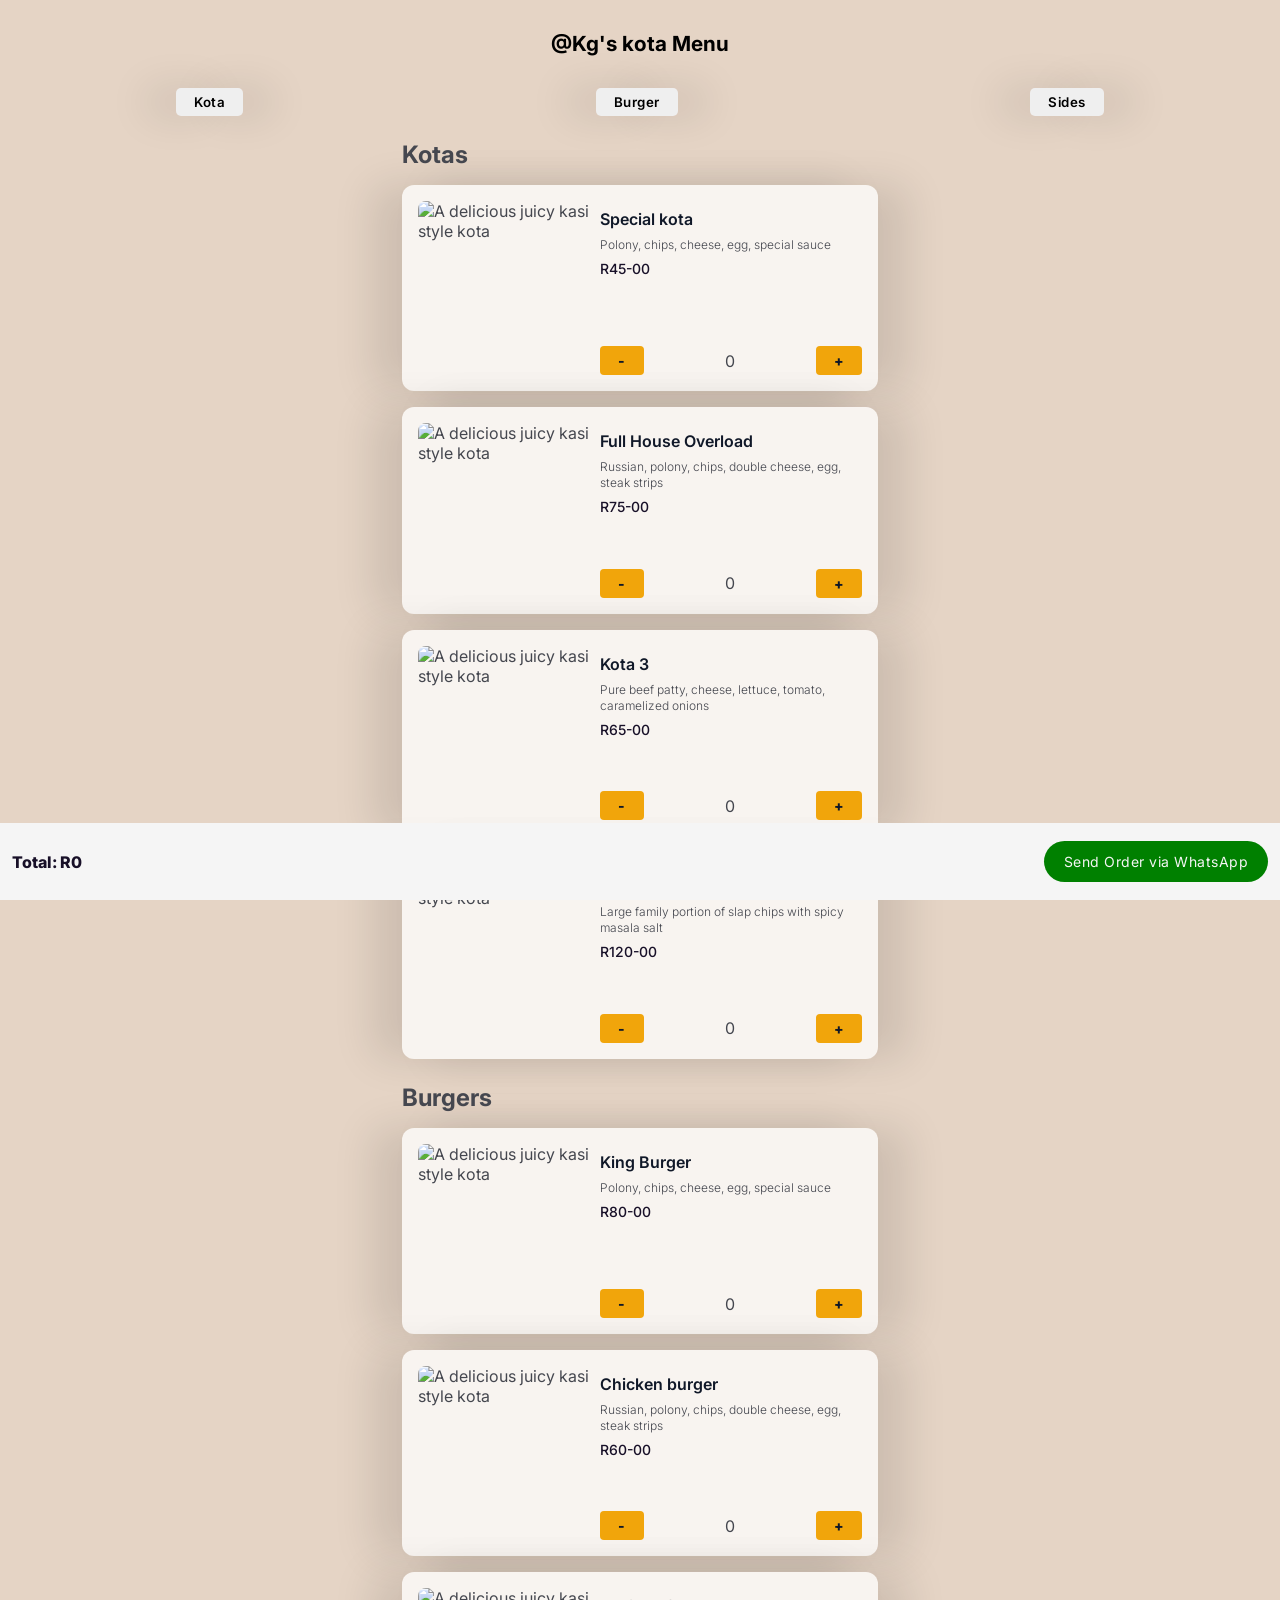
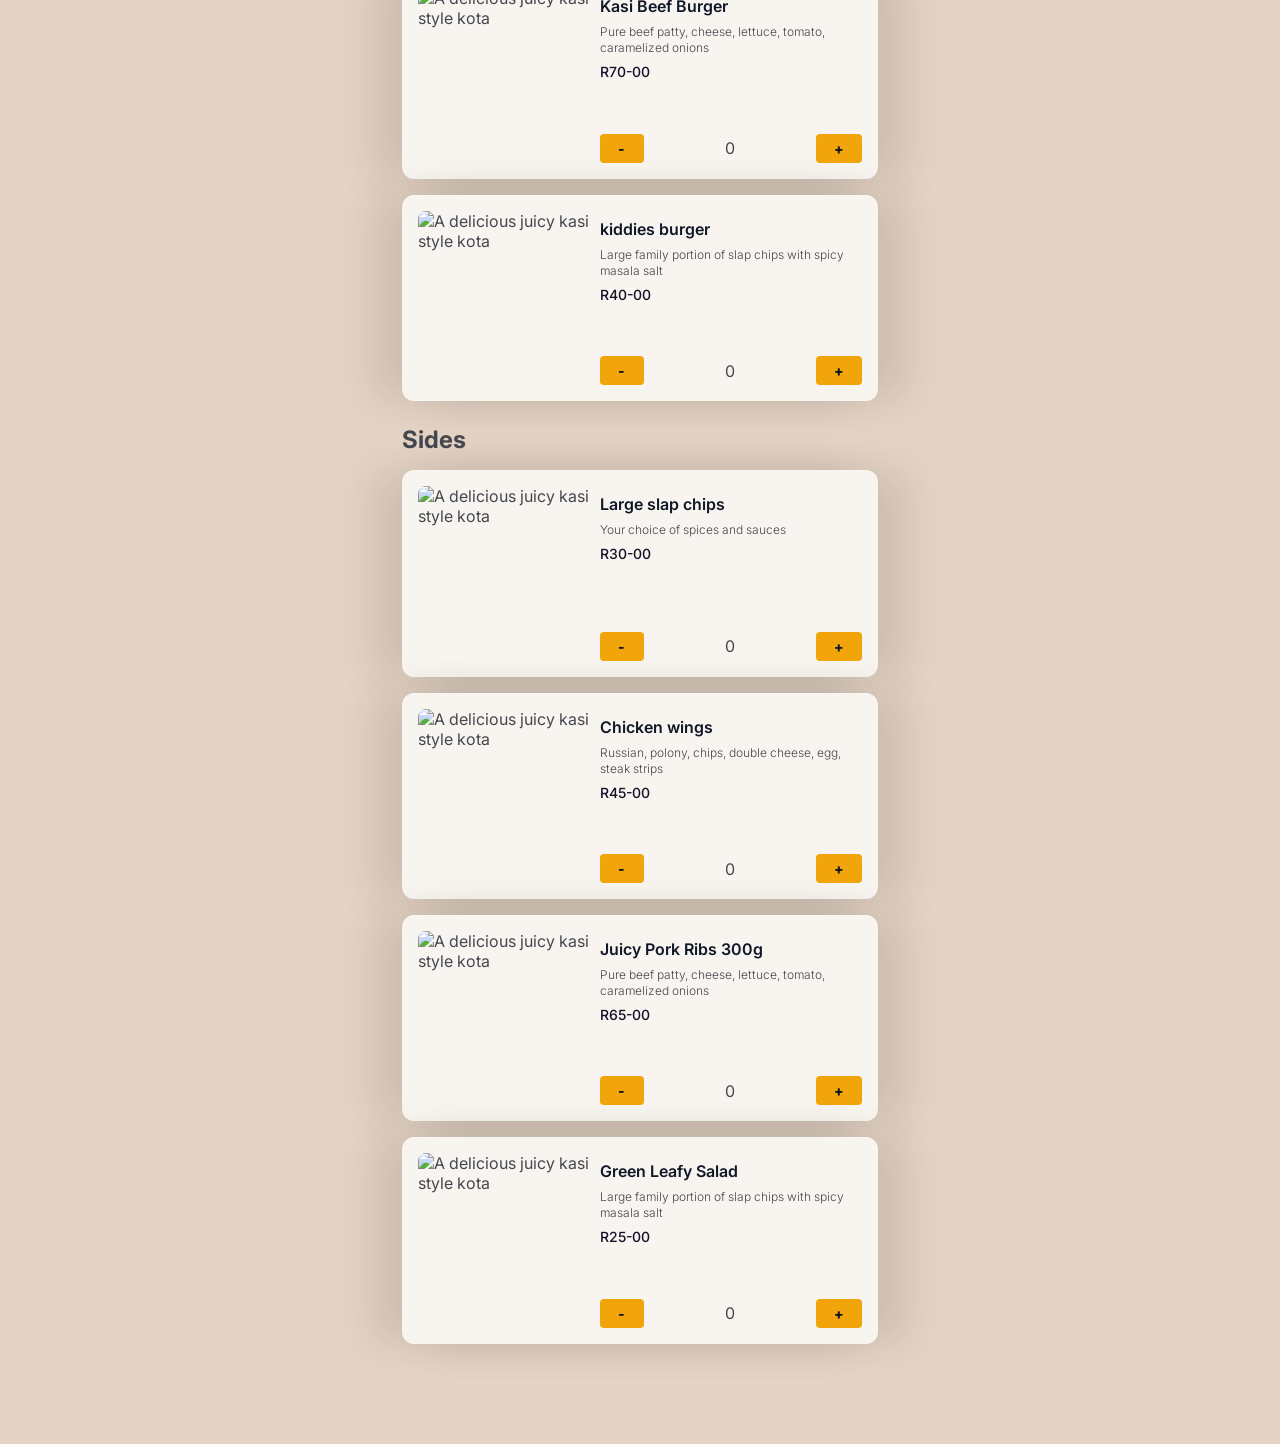
==== index.html @ eea2d4a0 "renamed menu.html to index.html" ====
<!DOCTYPE html>
<html lang="en">
<head>
    <meta charset="UTF-8">
    <meta name="viewport" content="width=device-width, initial-scale=1.0">
    <link rel="stylesheet" href="styles.css">
    <!-- External fonts -->
    <link rel="preconnect" href="https://fonts.googleapis.com">
    <link rel="preconnect" href="https://fonts.gstatic.com" crossorigin>
    <link href="https://fonts.googleapis.com/css2?family=Inter:ital,opsz,wght@0,14..32,100..900;1,14..32,100..900&display=swap" rel="stylesheet">
    <title>@Kg's kota menu</title>
</head>
<body>
    <header>
         <h1>@Kg's kota Menu</h1>
         <nav>
            <button id="kotaBtn">Kota</button>
            <button id="burgerBtn">Burger</button>
            <button id="sidesBtn">Sides</button>
         </nav>
    </header>
    <!-- End of header section -->
    <main>
        <!-- food items cards -->
        <section id="kotas">
            <h2>Kotas</h2>
            <!-- kotas -->
            <article>
                <img src="./kota.PNG" alt="A delicious juicy kasi style kota">
                <div class="cardText">
                <h3>Special kota</h3>
                <p>Polony, chips, cheese, egg, special sauce</p>
                <span class="price"> R45-00</span>
                <div class="cardBtns">
                    <button class="minus" data-name="Special Kota" data-price="45">-</button>
                    <span class="quantity" id="testQuantity">0</span>
                    <button class="plus" data-name="Special Kota" data-price="45">+</button>
                </div>
                </div>
            </article>
            <article>
                <img src="./kota.PNG" alt="A delicious juicy kasi style kota">
                <div class="cardText">
                <h3>Full House Overload</h3>
                <p>Russian, polony, chips, double cheese, egg, steak strips</p>
                <span class="price"> R75-00</span>
                <div class="cardBtns">
                    <button class="minus" data-name="Full house overload" data-price="75">-</button>
                    <span class="quantity">0</span>
                    <button class="plus" data-name="Full house overload" data-price="75">+</button>
                </div>
                </div>
            </article>
            <article>
                <img src="./kota.PNG" alt="A delicious juicy kasi style kota">
                <div class="cardText">
                <h3>Kota 3</h3>
                <p>Pure beef patty, cheese, lettuce, tomato, caramelized onions</p>
                <span class="price"> R65-00</span>
                <div class="cardBtns">
                    <button class="minus" data-name="kota 3" data-price="65">-</button>
                    <span class="quantity">0</span>
                    <button class="plus" data-name="kota 3" data-price="65">+</button>
                </div>
                </div>
            </article>
            <article>
                <img src="./kota.PNG" alt="A delicious juicy kasi style kota">
                <div class="cardText">
                <h3>Kota 4</h3>
                <p>Large family portion of slap chips with spicy masala salt</p>
                <span class="price"> R120-00</span>
                <div class="cardBtns">
                    <button class="minus" data-name="kota 4" data-price="120">-</button>
                    <span class="quantity">0</span>
                    <button class="plus" data-name="kota 4" data-price="120">+</button>
                </div>
                </div>
            </article>
        </section>
        <!-- End of kota section -->
        <section id="burgers">
            <h2>Burgers</h2>
            <article>
                <img src="./kota.PNG" alt="A delicious juicy kasi style kota">
                <div class="cardText">
                <h3>King Burger</h3>
                <p>Polony, chips, cheese, egg, special sauce</p>
                <span class="price"> R80-00</span>
                <div class="cardBtns">
                    <button class="minus" data-name="king burger" data-price="80">-</button>
                    <span class="quantity">0</span>
                    <button class="plus" data-name="king burger" data-price="80">+</button>
                </div>
                </div>
            </article>
            <article>
                <img src="./kota.PNG" alt="A delicious juicy kasi style kota">
                <div class="cardText">
                <h3>Chicken burger</h3>
                <p>Russian, polony, chips, double cheese, egg, steak strips</p>
                <span class="price"> R60-00</span>
                <div class="cardBtns">
                    <button class="minus" data-name="Chicken burger" data-price="60">-</button>
                    <span class="quantity">0</span>
                    <button class="plus" data-name="Chicken burger" data-price="60">+</button>
                </div>
                </div>
            </article>
            <article>
                <img src="./kota.PNG" alt="A delicious juicy kasi style kota">
                <div class="cardText">
                <h3>Kasi Beef Burger</h3>
                <p>Pure beef patty, cheese, lettuce, tomato, caramelized onions</p>
                <span class="price"> R70-00</span>
                <div class="cardBtns">
                    <button class="minus" data-name="kasi beef burger" data-price="70">-</button>
                    <span class="quantity">0</span>
                    <button class="plus" data-name="kasi beef burger" data-price="70">+</button>
                </div>
                </div>
            </article>
            <article>
                <img src="./kota.PNG" alt="A delicious juicy kasi style kota">
                <div class="cardText">
                <h3>kiddies burger</h3>
                <p>Large family portion of slap chips with spicy masala salt</p>
                <span class="price"> R40-00</span>
                <div class="cardBtns">
                    <button class="minus" data-name="kiddies burger" data-price="40">-</button>
                    <span class="quantity">0</span>
                    <button class="plus" data-name="kiddies burger" data-price="40">+</button>
                </div>
                </div>
            </article>
        </section>
        <!-- End of kota section -->
        <section id="sides">
            <h2>Sides</h2>
            <article>
                <img src="./kota.PNG" alt="A delicious juicy kasi style kota">
                <div class="cardText">
                <h3>Large slap chips</h3>
                <p> Your choice of spices and sauces</p>
                <span class="price"> R30-00</span>
                <div class="cardBtns">
                    <button class="minus" data-name="Large slap chips" data-price="30">-</button>
                    <span class="quantity">0</span>
                    <button class="plus" data-name="Large slap chips" data-price="30">+</button>
                </div>
                </div>
            </article>
            <article>
                <img src="./kota.PNG" alt="A delicious juicy kasi style kota">
                <div class="cardText">
                <h3>Chicken wings</h3>
                <p>Russian, polony, chips, double cheese, egg, steak strips</p>
                <span class="price"> R45-00</span>
                <div class="cardBtns">
                    <button class="minus" data-name="Chicken wings" data-price="45">-</button>
                    <span class="quantity">0</span>
                    <button class="plus" data-name="Chicken wings" data-price="45">+</button>
                </div>
                </div>
            </article>
            <article>
                <img src="./kota.PNG" alt="A delicious juicy kasi style kota">
                <div class="cardText">
                <h3>Juicy Pork Ribs 300g</h3>
                <p>Pure beef patty, cheese, lettuce, tomato, caramelized onions</p>
                <span class="price"> R65-00</span>
                <div class="cardBtns">
                    <button class="minus" data-name="Juicy Pork Ribs 300g" data-price="65">-</button>
                    <span class="quantity">0</span>
                    <button class="plus" data-name="Juicy Pork Ribs 300g" data-price="65">+</button>
                </div>
                </div>
            </article>
            <article>
                <img src="./kota.PNG" alt="A delicious juicy kasi style kota">
                <div class="cardText">
                <h3>Green Leafy Salad</h3>
                <p>Large family portion of slap chips with spicy masala salt</p>
                <span class="price"> R25-00</span>
                <div class="cardBtns">
                    <button class="minus" data-name="Green Leafy Salad" data-price="25">-</button>
                    <span class="quantity">0</span>
                    <button class="plus" data-name="Green Leafy Salad" data-price="25">+</button>
                </div>
                </div>
            </article>
        </section>
    </main>
    <footer>
        <span id="total-price-view">Total: R0</span>
        <button id="whatsapp-submit-btn">Send Order via WhatsApp</button>
    </footer>
    <script src="main.js"></script>
</body>
</html>
---- styles.css ----
*{
    margin: 0;
    padding: 0;
    box-sizing: border-box;
}
body{
    background-color: #E5D4C5;
    color: #45474F;
    font-family: "Inter", sans-serif;
    font-size: 1rem;
}
header{
    padding: 1rem 0 0 0;
    position: sticky;
    top: 0;
    background-color: #E5D4C5;
    z-index: 5;
    display: flex;
    flex-direction: column;
    align-items: center;
}
nav{
    display: flex;
    width: 100%;
    justify-content: space-around;
    margin-top: 1rem;
}
nav>button{
box-shadow: 30px 0 40px rgba(0,0,0,0.1),
-30px 0 40px rgba(0,0,0,0.1);  
}
h1{
    font-size: 1.3rem;
    font-weight: 700;
    line-height: 24px;
    color: black;
    padding: 1rem 0;
}
button{
    padding: 6px 18px;
    border: none;
    font-family: "Inter", sans-serif;    
    font-weight: 600;
    letter-spacing: .5px;
    border-radius: 5px;
}
section{
    padding: 24px 12px 0 12px;
    max-width: 500px;
    margin: 0 auto;
    scroll-margin-top: 100px; 
}
  section:last-child {
        margin-bottom: 100px;
    }
article{
    background-color: #F8F4F0;
    color: #45474F;
    padding: 16px;
    margin-top: 16px;
    border-radius: 12px;
    display: flex;
    box-shadow: 30px 0 40px rgba(0,0,0,0.1),
    -30px 0 40px rgba(0,0,0,0.1);  }
  
img{
    width: 40%;
    border-radius: 8px;
    aspect-ratio: 1 / 1; /* Forces the image to always be a perfect square */
    object-fit: cover; 
}
.cardText{
    margin-left: 8px;
    display: flex;
    flex-direction: column;
    width: 60%;
}
h3{ 
    font-weight: 600;
    color: #101828;
    font-size: 1rem;
    line-height: 24px;
    padding: 6px 0;
}
p{
    font-size: 12px; 
    font-weight: 300;
    line-height: 16px;
    font-style: normal;
}
.cardBtns{
    display: flex;
    justify-content: space-between;
    align-items: center;
    margin-top: auto;
}
.price{
    font-size: 14px;
    line-height: 20px;
    font-weight: 500;
    color: #181028;
    display: block;
    margin: 6px 0;
    
}
.cardBtns>button{
    font-size: 14px;
    border-radius: 4px;
    background-color: rgb(241, 165, 11);
    font-weight: 800;
    color: #101828;
}
footer {
    position: fixed;
    width: 100%;
    bottom: 0;
    left: 0;
    padding: 18px 12px;
    background-color: whitesmoke;
    display: flex;
    align-items: center;
    justify-content: space-between;
    z-index: 100;
}
footer>span{
    font-size: 1rem;
    font-weight: 800;
    color: #181028;
}
footer>button{
    background-color: green;
    color: whitesmoke;
    font-size: 14px;
    font-weight: 400;
    border-radius: 50px;
    padding: 12px 20px;
}
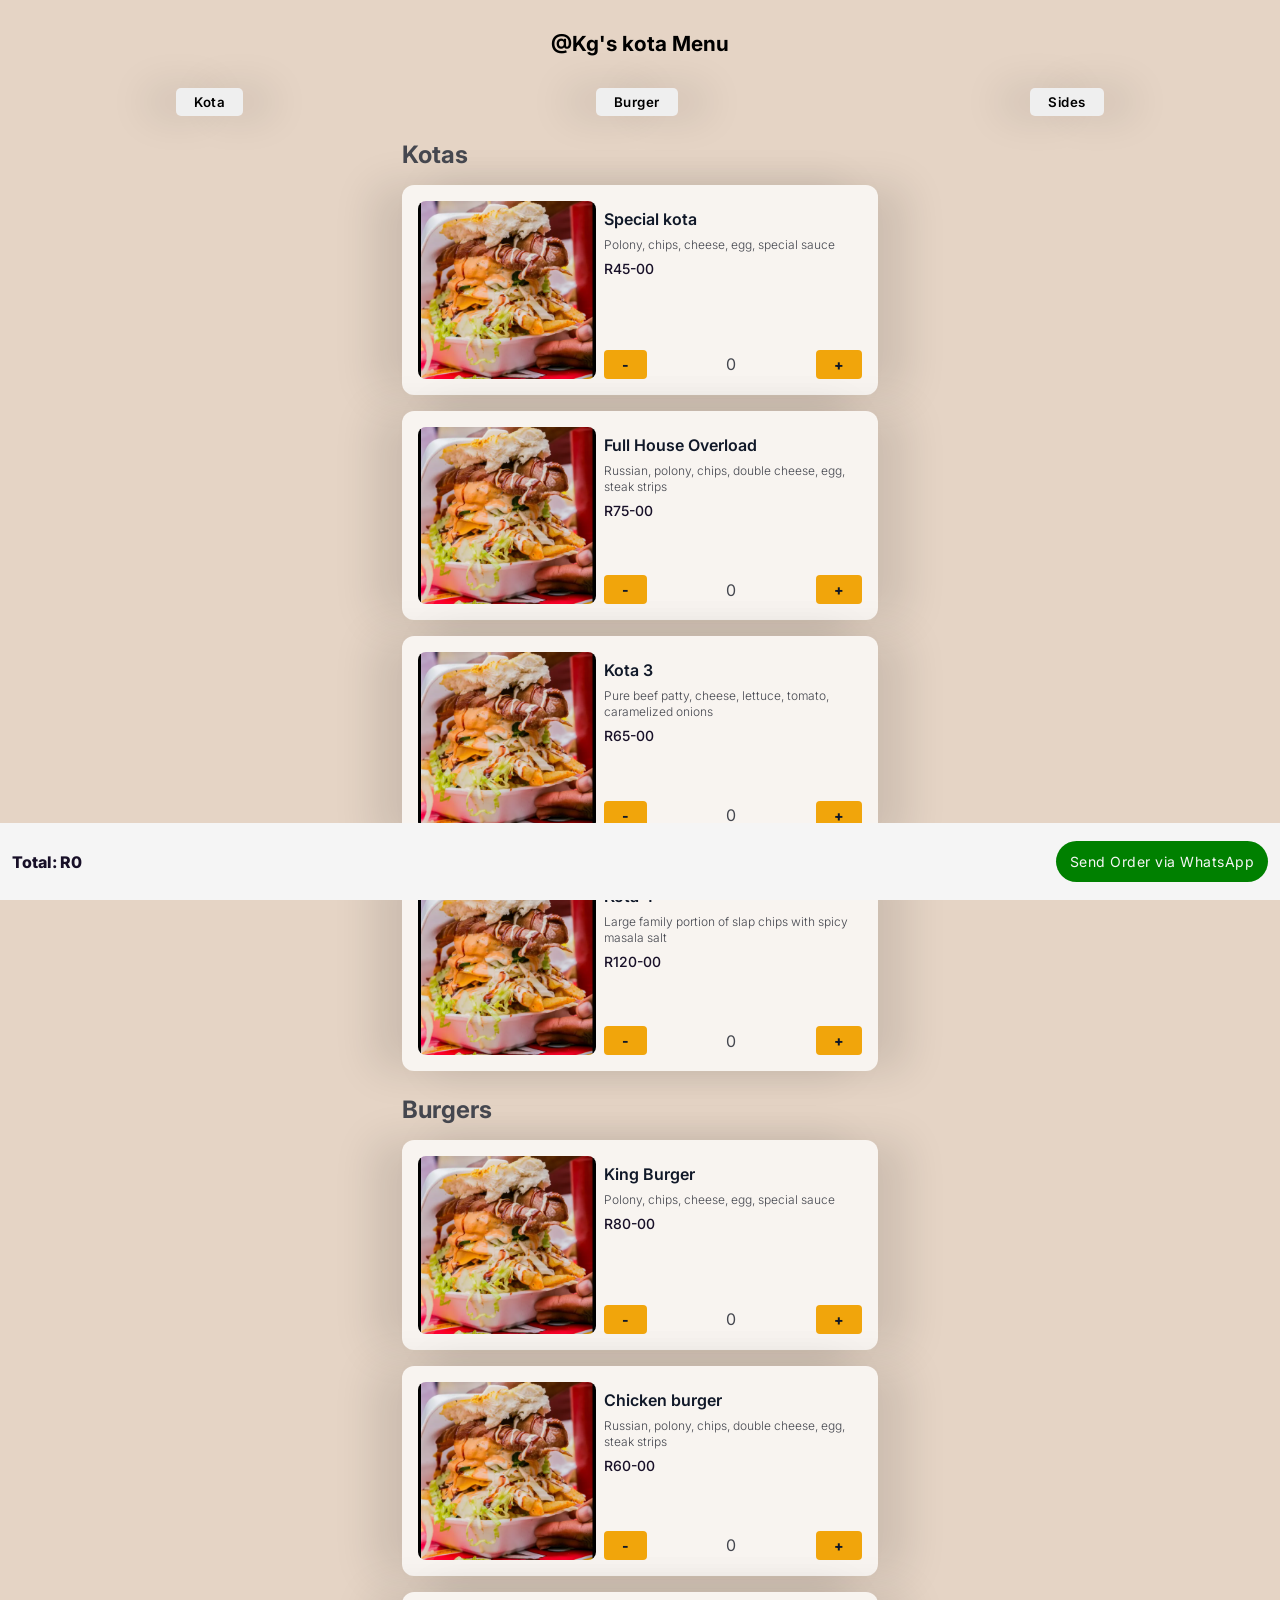
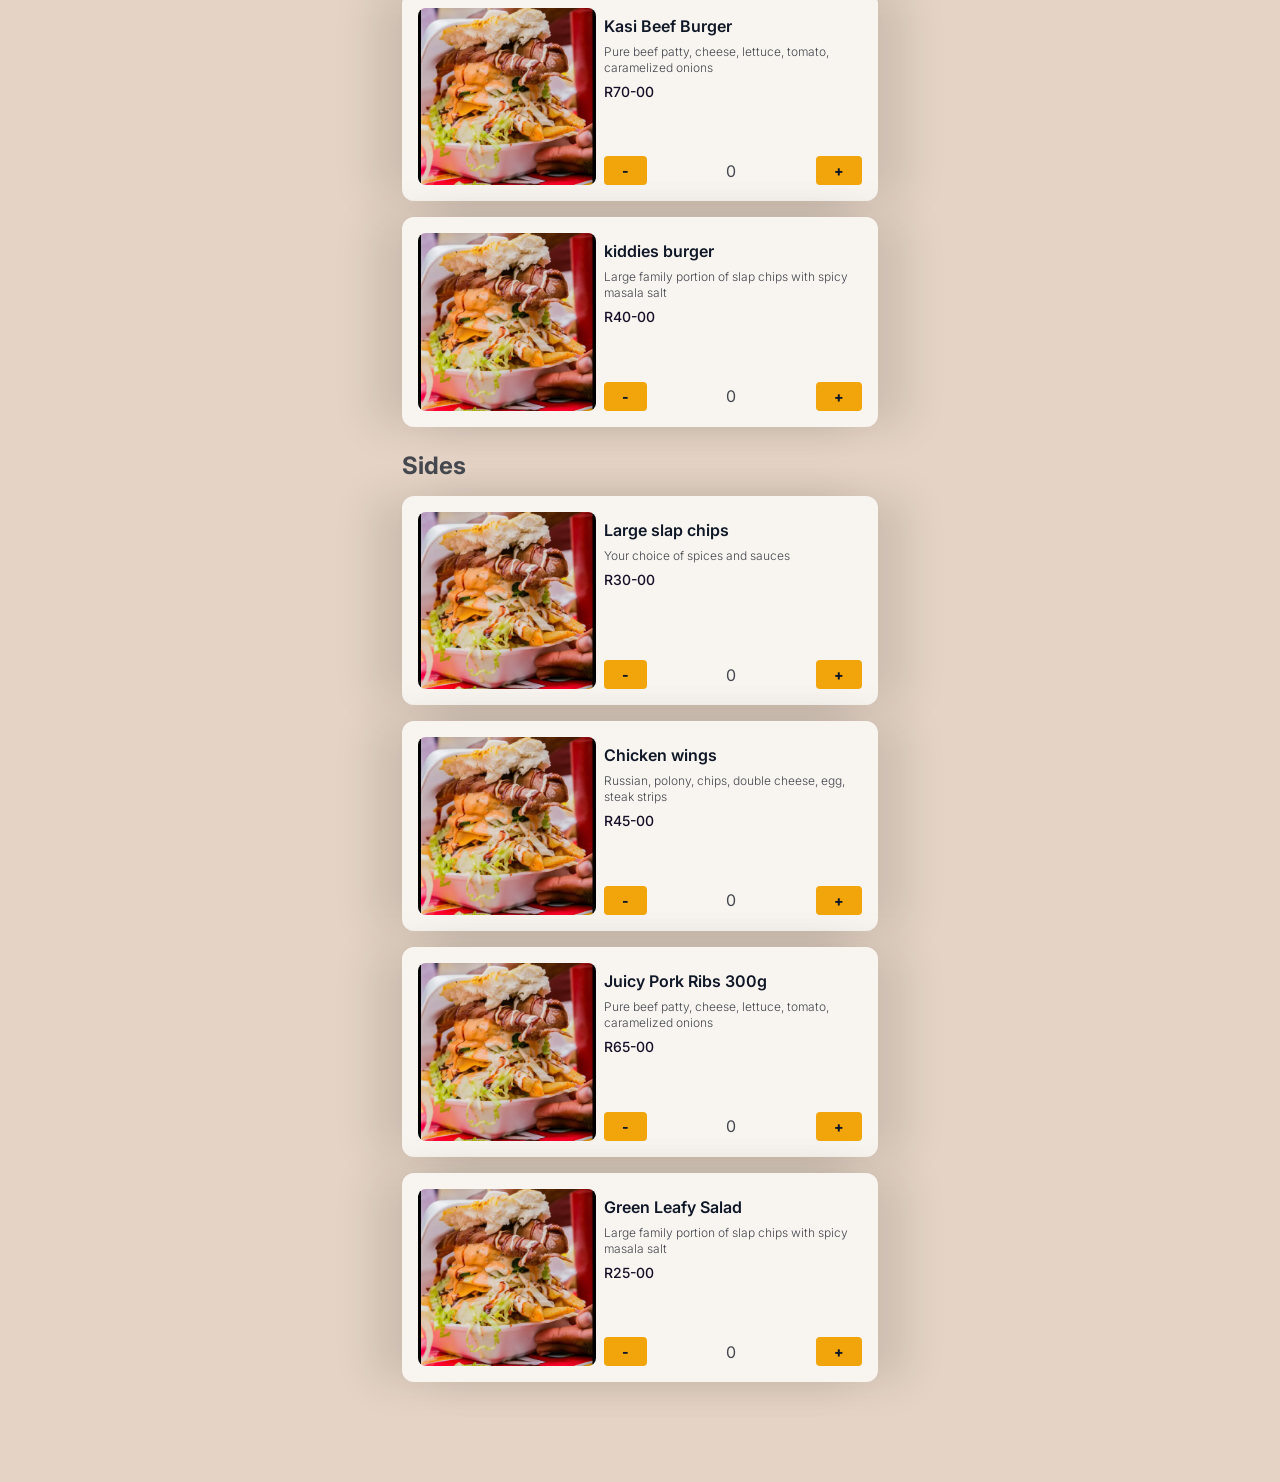
==== commit c6c46bc5: "added meta tags" ====
--- a/index.html
+++ b/index.html
@@ -4,6 +4,10 @@
     <meta charset="UTF-8">
     <meta name="viewport" content="width=device-width, initial-scale=1.0">
     <link rel="stylesheet" href="styles.css">
+    <meta property="og:title" content="🔥 @Kg's Kota Menu - Online Prototype" />
+<meta property="og:description" content="Browse our full menu of Kotas, Burgers, and Sides. Tap to build your order and send via WhatsApp!" />
+<meta property="og:image" content="https://netlify.app" />
+<meta property="og:type" content="website" />
     <!-- External fonts -->
     <link rel="preconnect" href="https://fonts.googleapis.com">
     <link rel="preconnect" href="https://fonts.gstatic.com" crossorigin>
@@ -195,6 +199,6 @@
         <span id="total-price-view">Total: R0</span>
         <button id="whatsapp-submit-btn">Send Order via WhatsApp</button>
     </footer>
-    <script src="main.js"></script>
+    <script src="practice.js"></script>
 </body>
 </html>
--- a/styles.css
+++ b/styles.css
@@ -126,6 +126,9 @@
     font-size: 1rem;
     font-weight: 800;
     color: #181028;
+    /* border: 1px solid red; */
+    flex-shrink: 0; 
+
 }
 footer>button{
     background-color: green;
@@ -133,5 +136,6 @@
     font-size: 14px;
     font-weight: 400;
     border-radius: 50px;
-    padding: 12px 20px;
+    padding: 12px 14px;
+    flex-shrink: 0; 
 }
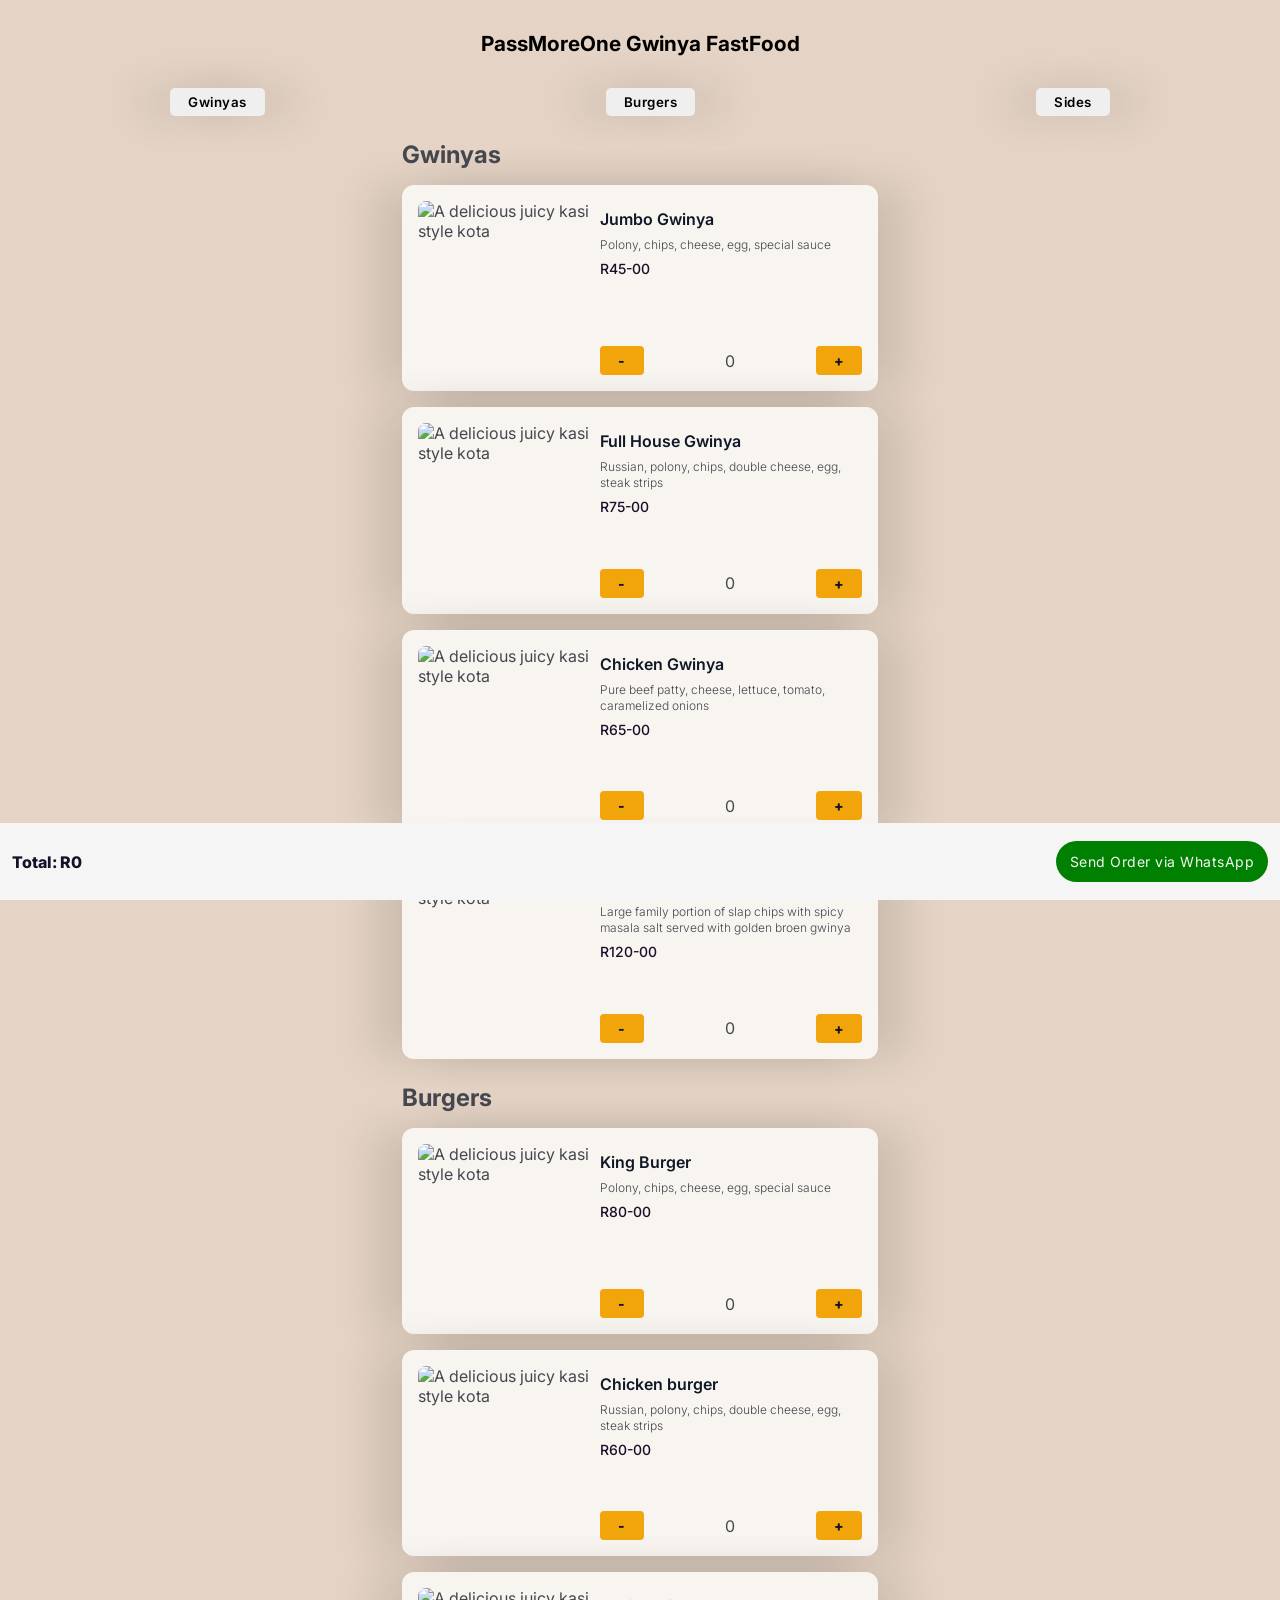
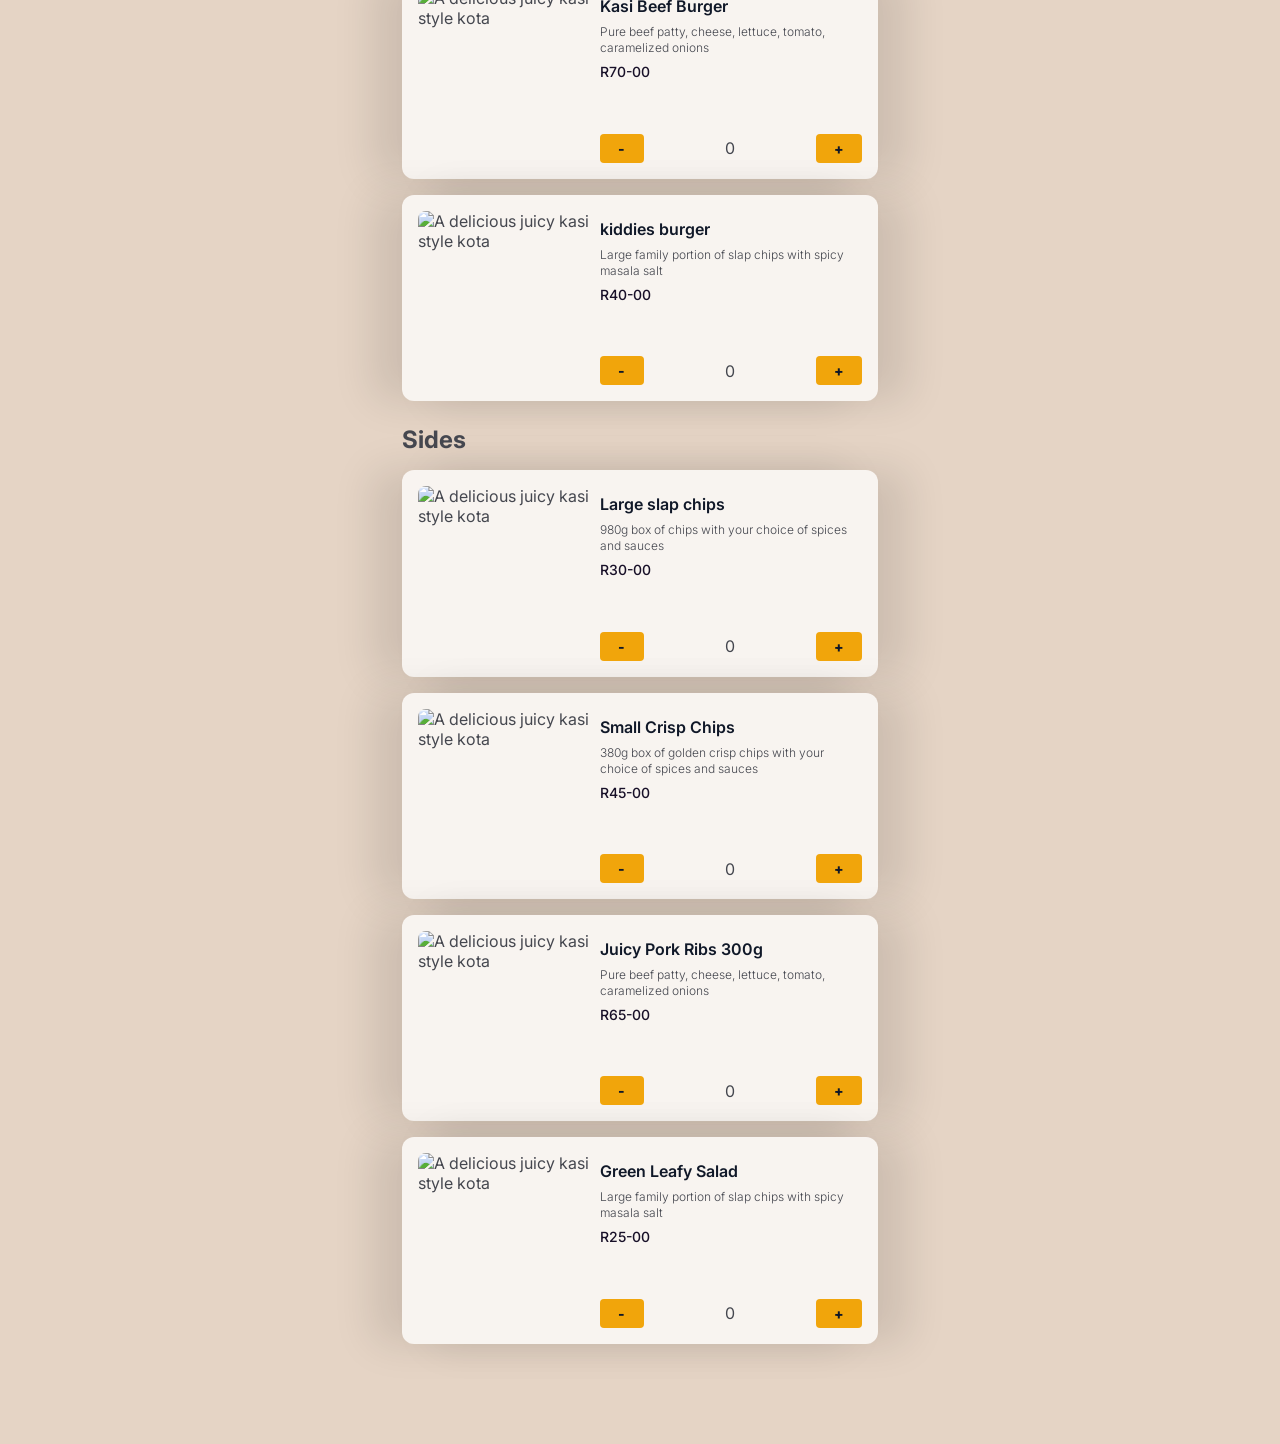
==== commit afb73d5d: "changed menu buttons and menu text" ====
--- a/index.html
+++ b/index.html
@@ -4,35 +4,57 @@
     <meta charset="UTF-8">
     <meta name="viewport" content="width=device-width, initial-scale=1.0">
     <link rel="stylesheet" href="styles.css">
-    <meta property="og:title" content="🔥 @Kg's Kota Menu - Online Prototype" />
-<meta property="og:description" content="Browse our full menu of Kotas, Burgers, and Sides. Tap to build your order and send via WhatsApp!" />
-<meta property="og:image" content="https://netlify.app" />
+
+    <meta property="og:title" content="🔥 PassMoreOne-Gwinya-FastFood - Online Prototype" />
+<meta property="og:description" content="Browse our full menu of gwinyas, Burgers, and Sides. Tap to build your order and send via WhatsApp!" />
+<meta property="og:image" content="pass-more-one-gwinya-fastfood.netlify.app" />
 <meta property="og:type" content="website" />
     <!-- External fonts -->
     <link rel="preconnect" href="https://fonts.googleapis.com">
     <link rel="preconnect" href="https://fonts.gstatic.com" crossorigin>
     <link href="https://fonts.googleapis.com/css2?family=Inter:ital,opsz,wght@0,14..32,100..900;1,14..32,100..900&display=swap" rel="stylesheet">
+   
+   <!-- Linking the manifest file -->
+   <link rel="manifest" href="./manifest.json">
+
+   <!-- Registering the service worker -->
+   <script>
+    if('serviceWorker' in navigator){
+        window.addEventListener('load', () => {
+            navigator.serviceWorker.register('./serviceWorker.js')
+            .then(reg => console.log('Service Worker Registered!'))
+            .catch(err => console.log('Registration failed: ', err));
+        });
+    }
+   </script>
     <title>@Kg's kota menu</title>
 </head>
 <body>
     <header>
-         <h1>@Kg's kota Menu</h1>
+         <h1>PassMoreOne Gwinya FastFood</h1>
          <nav>
-            <button id="kotaBtn">Kota</button>
-            <button id="burgerBtn">Burger</button>
+            <button id="kotaBtn">Gwinyas</button>
+            <button id="burgerBtn">Burgers</button>
             <button id="sidesBtn">Sides</button>
          </nav>
+
+         <!-- icon for pwa progressive web app
+<button id="pwaInstallBtn" hidden style="background-color: #ff5722; color: white; padding: 10px 20px; border: none; border-radius: 5px; font-weight: bold; margin: 10px auto; display: block; cursor: pointer;">
+    📲 Install Menu App
+</button> -->
+
     </header>
+
     <!-- End of header section -->
     <main>
         <!-- food items cards -->
         <section id="kotas">
-            <h2>Kotas</h2>
+            <h2>Gwinyas</h2>
             <!-- kotas -->
             <article>
-                <img src="./kota.PNG" alt="A delicious juicy kasi style kota">
-                <div class="cardText">
-                <h3>Special kota</h3>
+                <img src="./jumboGwinya.jfif" alt="A delicious juicy kasi style kota">
+                <div class="cardText">
+                <h3>Jumbo Gwinya</h3>
                 <p>Polony, chips, cheese, egg, special sauce</p>
                 <span class="price"> R45-00</span>
                 <div class="cardBtns">
@@ -43,9 +65,9 @@
                 </div>
             </article>
             <article>
-                <img src="./kota.PNG" alt="A delicious juicy kasi style kota">
-                <div class="cardText">
-                <h3>Full House Overload</h3>
+                <img src="./staffedGwinya.jfif" alt="A delicious juicy kasi style kota">
+                <div class="cardText">
+                <h3>Full House Gwinya</h3>
                 <p>Russian, polony, chips, double cheese, egg, steak strips</p>
                 <span class="price"> R75-00</span>
                 <div class="cardBtns">
@@ -56,9 +78,9 @@
                 </div>
             </article>
             <article>
-                <img src="./kota.PNG" alt="A delicious juicy kasi style kota">
-                <div class="cardText">
-                <h3>Kota 3</h3>
+                <img src="./beefGwinya.jfif" alt="A delicious juicy kasi style kota">
+                <div class="cardText">
+                <h3>Chicken Gwinya </h3>
                 <p>Pure beef patty, cheese, lettuce, tomato, caramelized onions</p>
                 <span class="price"> R65-00</span>
                 <div class="cardBtns">
@@ -69,10 +91,10 @@
                 </div>
             </article>
             <article>
-                <img src="./kota.PNG" alt="A delicious juicy kasi style kota">
-                <div class="cardText">
-                <h3>Kota 4</h3>
-                <p>Large family portion of slap chips with spicy masala salt</p>
+                <img src="./beefGwinya.jfif" alt="A delicious juicy kasi style kota">
+                <div class="cardText">
+                <h3>Beef Gwinya</h3>
+                <p>Large family portion of slap chips with spicy masala salt served with golden broen gwinya</p>
                 <span class="price"> R120-00</span>
                 <div class="cardBtns">
                     <button class="minus" data-name="kota 4" data-price="120">-</button>
@@ -86,7 +108,7 @@
         <section id="burgers">
             <h2>Burgers</h2>
             <article>
-                <img src="./kota.PNG" alt="A delicious juicy kasi style kota">
+                <img src="./chickenBurger.jfif" alt="A delicious juicy kasi style kota">
                 <div class="cardText">
                 <h3>King Burger</h3>
                 <p>Polony, chips, cheese, egg, special sauce</p>
@@ -99,7 +121,7 @@
                 </div>
             </article>
             <article>
-                <img src="./kota.PNG" alt="A delicious juicy kasi style kota">
+                <img src="./chickenBurger.jfif" alt="A delicious juicy kasi style kota">
                 <div class="cardText">
                 <h3>Chicken burger</h3>
                 <p>Russian, polony, chips, double cheese, egg, steak strips</p>
@@ -112,7 +134,7 @@
                 </div>
             </article>
             <article>
-                <img src="./kota.PNG" alt="A delicious juicy kasi style kota">
+                <img src="./chickenBurger.jfif" alt="A delicious juicy kasi style kota">
                 <div class="cardText">
                 <h3>Kasi Beef Burger</h3>
                 <p>Pure beef patty, cheese, lettuce, tomato, caramelized onions</p>
@@ -125,7 +147,7 @@
                 </div>
             </article>
             <article>
-                <img src="./kota.PNG" alt="A delicious juicy kasi style kota">
+                <img src="./chickenBurger.jfif" alt="A delicious juicy kasi style kota">
                 <div class="cardText">
                 <h3>kiddies burger</h3>
                 <p>Large family portion of slap chips with spicy masala salt</p>
@@ -142,10 +164,10 @@
         <section id="sides">
             <h2>Sides</h2>
             <article>
-                <img src="./kota.PNG" alt="A delicious juicy kasi style kota">
+                <img src="./chips.jfif" alt="A delicious juicy kasi style kota">
                 <div class="cardText">
                 <h3>Large slap chips</h3>
-                <p> Your choice of spices and sauces</p>
+                <p> 980g box of chips with your choice of spices and sauces</p>
                 <span class="price"> R30-00</span>
                 <div class="cardBtns">
                     <button class="minus" data-name="Large slap chips" data-price="30">-</button>
@@ -155,10 +177,10 @@
                 </div>
             </article>
             <article>
-                <img src="./kota.PNG" alt="A delicious juicy kasi style kota">
-                <div class="cardText">
-                <h3>Chicken wings</h3>
-                <p>Russian, polony, chips, double cheese, egg, steak strips</p>
+                <img src="./chips.jfif" alt="A delicious juicy kasi style kota">
+                <div class="cardText">
+                <h3>Small Crisp Chips</h3>
+                <p>380g box of golden crisp chips with your choice of spices and sauces</p>
                 <span class="price"> R45-00</span>
                 <div class="cardBtns">
                     <button class="minus" data-name="Chicken wings" data-price="45">-</button>
@@ -168,7 +190,7 @@
                 </div>
             </article>
             <article>
-                <img src="./kota.PNG" alt="A delicious juicy kasi style kota">
+                <img src="./chips.jfif" alt="A delicious juicy kasi style kota">
                 <div class="cardText">
                 <h3>Juicy Pork Ribs 300g</h3>
                 <p>Pure beef patty, cheese, lettuce, tomato, caramelized onions</p>
@@ -181,7 +203,7 @@
                 </div>
             </article>
             <article>
-                <img src="./kota.PNG" alt="A delicious juicy kasi style kota">
+                <img src="./chips.jfif" alt="A delicious juicy kasi style kota">
                 <div class="cardText">
                 <h3>Green Leafy Salad</h3>
                 <p>Large family portion of slap chips with spicy masala salt</p>
@@ -199,6 +221,6 @@
         <span id="total-price-view">Total: R0</span>
         <button id="whatsapp-submit-btn">Send Order via WhatsApp</button>
     </footer>
-    <script src="practice.js"></script>
+    <script src="main.js"></script>
 </body>
 </html>
